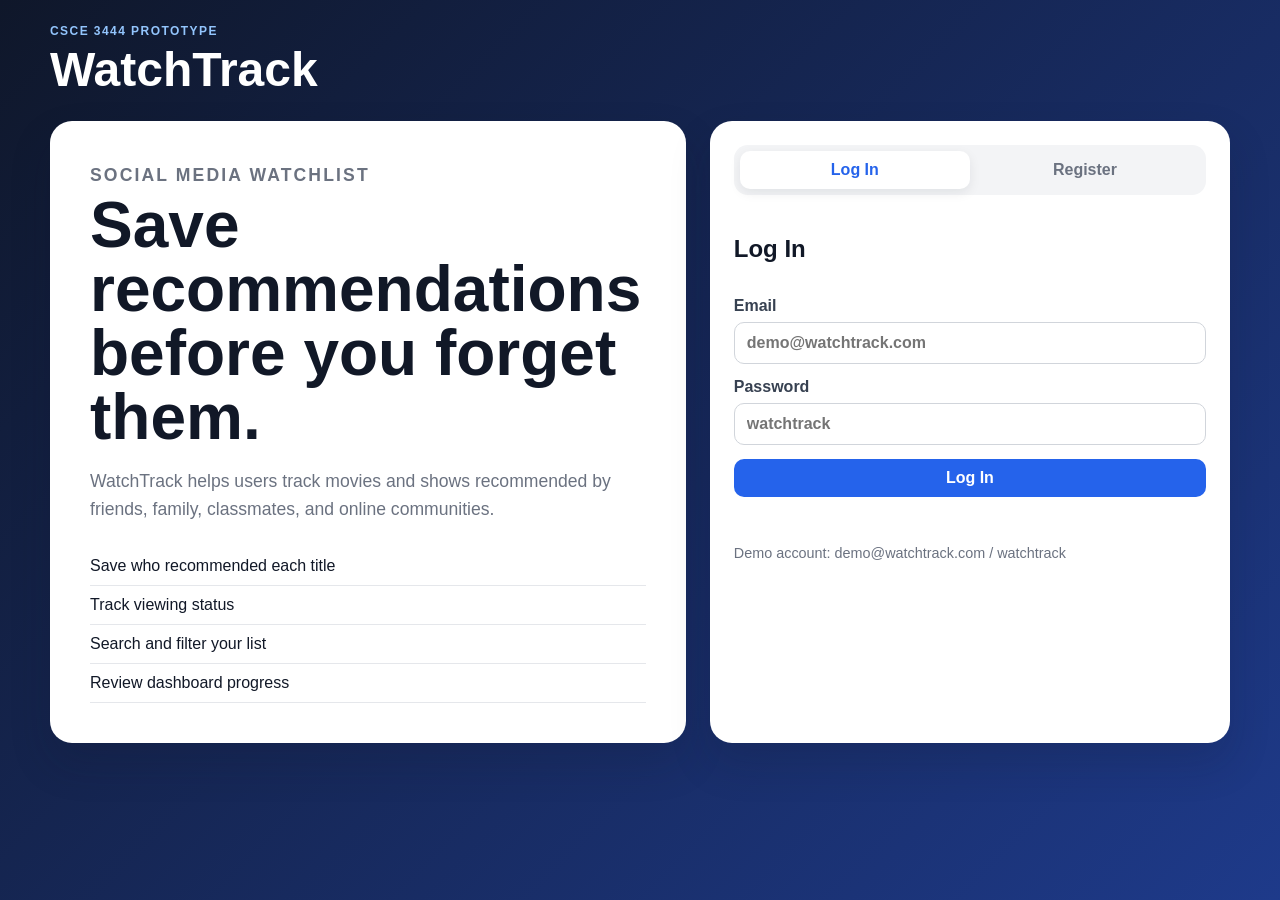
==== index.html @ aa534974 "Add files via upload" ====
<!DOCTYPE html>
<html lang="en">
<head>
  <meta charset="UTF-8" />
  <meta name="viewport" content="width=device-width, initial-scale=1.0" />
  <title>WatchTrack Prototype</title>
  <link rel="stylesheet" href="css/styles.css" />
</head>
<body>
  <div class="page-shell">
    <header class="topbar">
      <div>
        <p class="eyebrow">CSCE 3444 Prototype</p>
        <h1>WatchTrack</h1>
      </div>
      <nav id="app-nav" class="nav hidden" aria-label="Main navigation">
        <button type="button" data-section="dashboard-section" class="nav-link active">Dashboard</button>
        <button type="button" data-section="add-section" class="nav-link">Add Recommendation</button>
        <button type="button" data-section="watchlist-section" class="nav-link">Watchlist</button>
        <button type="button" id="logout-btn" class="secondary-btn">Log Out</button>
      </nav>
    </header>

    <main>
      <section id="auth-section" class="auth-layout">
        <div class="hero-card">
          <p class="eyebrow">Social media watchlist</p>
          <h2>Save recommendations before you forget them.</h2>
          <p>
            WatchTrack helps users track movies and shows recommended by friends,
            family, classmates, and online communities.
          </p>
          <ul class="feature-list">
            <li>Save who recommended each title</li>
            <li>Track viewing status</li>
            <li>Search and filter your list</li>
            <li>Review dashboard progress</li>
          </ul>
        </div>

        <div class="auth-card">
          <div class="tabs" role="tablist">
            <button id="login-tab" type="button" class="tab active" data-auth-tab="login">Log In</button>
            <button id="register-tab" type="button" class="tab" data-auth-tab="register">Register</button>
          </div>

          <form id="login-form" class="auth-form">
            <h2>Log In</h2>
            <label>
              Email
              <input type="email" id="login-email" placeholder="demo@watchtrack.com" required />
            </label>
            <label>
              Password
              <input type="password" id="login-password" placeholder="watchtrack" required />
            </label>
            <button type="submit" class="primary-btn full-width">Log In</button>
            <p id="login-message" class="message" aria-live="polite"></p>
            <p class="hint">Demo account: demo@watchtrack.com / watchtrack</p>
          </form>

          <form id="register-form" class="auth-form hidden">
            <h2>Create Account</h2>
            <label>
              Name
              <input type="text" id="register-name" placeholder="Zion Welsh" required />
            </label>
            <label>
              Email
              <input type="email" id="register-email" placeholder="name@example.com" required />
            </label>
            <label>
              Password
              <input type="password" id="register-password" placeholder="At least 6 characters" minlength="6" required />
            </label>
            <button type="submit" class="primary-btn full-width">Register</button>
            <p id="register-message" class="message" aria-live="polite"></p>
          </form>
        </div>
      </section>

      <section id="app-section" class="hidden">
        <section id="dashboard-section" class="app-panel">
          <div class="section-header">
            <div>
              <p class="eyebrow">Dashboard</p>
              <h2 id="welcome-heading">Welcome</h2>
            </div>
            <button type="button" id="load-demo-btn" class="secondary-btn">Load Demo Data</button>
          </div>

          <div class="stat-grid" aria-label="Dashboard statistics">
            <article class="stat-card">
              <span id="total-count">0</span>
              <p>Total Saved</p>
            </article>
            <article class="stat-card">
              <span id="plan-count">0</span>
              <p>Plan to Watch</p>
            </article>
            <article class="stat-card">
              <span id="watching-count">0</span>
              <p>Watching</p>
            </article>
            <article class="stat-card">
              <span id="completed-count">0</span>
              <p>Completed</p>
            </article>
          </div>

          <div class="two-column">
            <article class="panel-card">
              <h3>Prototype Progress</h3>
              <ul class="status-list">
                <li><span class="dot done"></span> Register, login, and logout prototype</li>
                <li><span class="dot done"></span> Add and display media recommendations</li>
                <li><span class="dot done"></span> Search and filter saved entries</li>
                <li><span class="dot progress"></span> Backend security and database integration pending</li>
              </ul>
            </article>

            <article class="panel-card">
              <h3>Recent Recommendations</h3>
              <div id="recent-list" class="recent-list"></div>
            </article>
          </div>
        </section>

        <section id="add-section" class="app-panel hidden">
          <div class="section-header">
            <div>
              <p class="eyebrow">Recommendation Form</p>
              <h2 id="form-title">Add a Movie or Show</h2>
            </div>
          </div>

          <form id="recommendation-form" class="recommendation-form">
            <input type="hidden" id="edit-id" />

            <label>
              Title
              <input type="text" id="media-title" placeholder="The Last of Us" required />
            </label>

            <label>
              Type
              <select id="media-type">
                <option>Movie</option>
                <option>TV Show</option>
                <option>Anime</option>
                <option>Documentary</option>
              </select>
            </label>

            <label>
              Genre
              <input type="text" id="media-genre" placeholder="Drama" />
            </label>

            <label>
              Platform
              <input type="text" id="media-platform" placeholder="Netflix, Hulu, Max, etc." />
            </label>

            <label>
              Recommended By
              <input type="text" id="media-recommender" placeholder="Friend, classmate, social media, etc." />
            </label>

            <label>
              Status
              <select id="media-status">
                <option>Recommended</option>
                <option>Plan to Watch</option>
                <option>Watching</option>
                <option>Completed</option>
                <option>Dropped</option>
              </select>
            </label>

            <label>
              Rating
              <select id="media-rating">
                <option value="">Not rated yet</option>
                <option>1</option>
                <option>2</option>
                <option>3</option>
                <option>4</option>
                <option>5</option>
              </select>
            </label>

            <label class="full-span">
              Notes
              <textarea id="media-notes" placeholder="Why was this recommended?"></textarea>
            </label>

            <div class="form-actions full-span">
              <button type="submit" class="primary-btn">Save Recommendation</button>
              <button type="button" id="cancel-edit-btn" class="secondary-btn hidden">Cancel Edit</button>
            </div>
            <p id="form-message" class="message full-span" aria-live="polite"></p>
          </form>
        </section>

        <section id="watchlist-section" class="app-panel hidden">
          <div class="section-header">
            <div>
              <p class="eyebrow">Watchlist</p>
              <h2>Saved Recommendations</h2>
            </div>
            <p id="result-count" class="result-count">0 results</p>
          </div>

          <div class="filters panel-card">
            <label>
              Search Title
              <input type="search" id="search-input" placeholder="Search by title..." />
            </label>

            <label>
              Status
              <select id="status-filter">
                <option value="">All statuses</option>
                <option>Recommended</option>
                <option>Plan to Watch</option>
                <option>Watching</option>
                <option>Completed</option>
                <option>Dropped</option>
              </select>
            </label>

            <label>
              Genre
              <input type="text" id="genre-filter" placeholder="Any genre" />
            </label>

            <label>
              Platform
              <input type="text" id="platform-filter" placeholder="Any platform" />
            </label>

            <button type="button" id="clear-filters-btn" class="secondary-btn">Clear Filters</button>
          </div>

          <div class="table-wrapper">
            <table>
              <thead>
                <tr>
                  <th>Title</th>
                  <th>Type</th>
                  <th>Genre</th>
                  <th>Platform</th>
                  <th>Recommended By</th>
                  <th>Status</th>
                  <th>Rating</th>
                  <th>Actions</th>
                </tr>
              </thead>
              <tbody id="watchlist-body"></tbody>
            </table>
          </div>

          <div id="empty-state" class="empty-state hidden">
            <h3>No recommendations found</h3>
            <p>Add a title or clear filters to see more results.</p>
          </div>
        </section>
      </section>
    </main>
  </div>

  <script src="js/storage.js"></script>
  <script src="js/auth.js"></script>
  <script src="js/watchlist.js"></script>
  <script src="js/filters.js"></script>
  <script src="js/dashboard.js"></script>
  <script src="js/app.js"></script>
</body>
</html>
---- css/styles.css ----
* {
  box-sizing: border-box;
}

:root {
  --background: #0f172a;
  --surface: #111827;
  --surface-light: #1f2937;
  --card: #ffffff;
  --text: #111827;
  --muted: #6b7280;
  --primary: #2563eb;
  --primary-dark: #1d4ed8;
  --accent: #22c55e;
  --warning: #f59e0b;
  --danger: #dc2626;
  --border: #e5e7eb;
  --shadow: 0 20px 40px rgba(15, 23, 42, 0.18);
}

body {
  margin: 0;
  font-family: Arial, Helvetica, sans-serif;
  background: linear-gradient(135deg, #0f172a 0%, #1e3a8a 100%);
  color: var(--text);
  min-height: 100vh;
}

button,
input,
select,
textarea {
  font: inherit;
}

button {
  cursor: pointer;
}

.page-shell {
  width: min(1180px, calc(100% - 32px));
  margin: 0 auto;
  padding: 24px 0 48px;
}

.topbar {
  display: flex;
  justify-content: space-between;
  gap: 16px;
  align-items: center;
  margin-bottom: 24px;
  color: white;
}

.topbar h1 {
  margin: 0;
  font-size: clamp(2rem, 4vw, 3rem);
}

.eyebrow {
  margin: 0 0 4px;
  text-transform: uppercase;
  letter-spacing: 0.12em;
  font-weight: 700;
  font-size: 0.75rem;
  color: #93c5fd;
}

.nav {
  display: flex;
  flex-wrap: wrap;
  gap: 10px;
}

.nav-link,
.primary-btn,
.secondary-btn,
.danger-btn {
  border: 0;
  border-radius: 10px;
  padding: 10px 14px;
  font-weight: 700;
}

.nav-link {
  background: rgba(255, 255, 255, 0.14);
  color: white;
}

.nav-link.active,
.primary-btn {
  background: var(--primary);
  color: white;
}

.primary-btn:hover {
  background: var(--primary-dark);
}

.secondary-btn {
  background: #e5e7eb;
  color: #111827;
}

.danger-btn {
  background: #fee2e2;
  color: var(--danger);
}

.full-width {
  width: 100%;
}

.hidden {
  display: none !important;
}

.auth-layout {
  display: grid;
  grid-template-columns: 1.1fr 0.9fr;
  gap: 24px;
}

.hero-card,
.auth-card,
.app-panel,
.panel-card {
  background: var(--card);
  border-radius: 22px;
  box-shadow: var(--shadow);
}

.hero-card {
  padding: 40px;
}

.hero-card h2 {
  margin: 0 0 16px;
  font-size: clamp(2rem, 5vw, 4rem);
  line-height: 1;
}

.hero-card p {
  color: var(--muted);
  font-size: 1.1rem;
  line-height: 1.6;
}

.feature-list,
.status-list {
  list-style: none;
  padding: 0;
  margin: 24px 0 0;
}

.feature-list li,
.status-list li {
  padding: 10px 0;
  border-bottom: 1px solid var(--border);
}

.auth-card {
  padding: 24px;
}

.tabs {
  display: grid;
  grid-template-columns: 1fr 1fr;
  background: #f3f4f6;
  border-radius: 14px;
  padding: 6px;
  margin-bottom: 20px;
}

.tab {
  border: 0;
  background: transparent;
  border-radius: 10px;
  padding: 10px;
  font-weight: 700;
  color: var(--muted);
}

.tab.active {
  background: white;
  color: var(--primary);
  box-shadow: 0 4px 12px rgba(15, 23, 42, 0.08);
}

.auth-form,
.recommendation-form,
.filters {
  display: grid;
  gap: 14px;
}

label {
  display: grid;
  gap: 7px;
  color: #374151;
  font-weight: 700;
}

input,
select,
textarea {
  width: 100%;
  border: 1px solid #d1d5db;
  border-radius: 10px;
  padding: 11px 12px;
  background: white;
}

textarea {
  min-height: 96px;
  resize: vertical;
}

.message {
  min-height: 20px;
  margin: 0;
  font-weight: 700;
}

.message.success {
  color: #15803d;
}

.message.error {
  color: var(--danger);
}

.hint {
  color: var(--muted);
  font-size: 0.9rem;
  margin: 0;
}

.app-panel {
  padding: 28px;
}

.section-header {
  display: flex;
  justify-content: space-between;
  gap: 16px;
  align-items: start;
  margin-bottom: 22px;
}

.section-header h2 {
  margin: 0;
  font-size: 2rem;
}

.stat-grid {
  display: grid;
  grid-template-columns: repeat(4, 1fr);
  gap: 16px;
}

.stat-card {
  border-radius: 18px;
  background: #f8fafc;
  border: 1px solid var(--border);
  padding: 18px;
}

.stat-card span {
  display: block;
  color: var(--primary);
  font-size: 2.3rem;
  font-weight: 800;
}

.stat-card p {
  margin: 6px 0 0;
  color: var(--muted);
  font-weight: 700;
}

.two-column {
  display: grid;
  grid-template-columns: 1fr 1fr;
  gap: 18px;
  margin-top: 18px;
}

.panel-card {
  padding: 20px;
  box-shadow: none;
  border: 1px solid var(--border);
}

.panel-card h3 {
  margin-top: 0;
}

.dot {
  display: inline-block;
  width: 11px;
  height: 11px;
  border-radius: 999px;
  margin-right: 8px;
}

.dot.done {
  background: var(--accent);
}

.dot.progress {
  background: var(--warning);
}

.recent-list {
  display: grid;
  gap: 10px;
}

.recent-item {
  background: #f8fafc;
  border: 1px solid var(--border);
  border-radius: 12px;
  padding: 12px;
}

.recent-item strong {
  display: block;
}

.recommendation-form {
  grid-template-columns: repeat(2, 1fr);
}

.full-span {
  grid-column: 1 / -1;
}

.form-actions {
  display: flex;
  gap: 10px;
  flex-wrap: wrap;
}

.filters {
  grid-template-columns: 1.2fr 1fr 1fr 1fr auto;
  align-items: end;
  margin-bottom: 18px;
}

.result-count {
  font-weight: 700;
  color: var(--muted);
}

.table-wrapper {
  overflow-x: auto;
  border: 1px solid var(--border);
  border-radius: 16px;
}

table {
  width: 100%;
  border-collapse: collapse;
  background: white;
  min-width: 900px;
}

th,
td {
  text-align: left;
  border-bottom: 1px solid var(--border);
  padding: 12px;
  vertical-align: top;
}

th {
  background: #f9fafb;
  color: #374151;
  font-size: 0.9rem;
}

td.actions {
  white-space: nowrap;
}

.status-select {
  min-width: 140px;
}

.empty-state {
  text-align: center;
  border: 2px dashed #cbd5e1;
  border-radius: 18px;
  padding: 32px;
  color: var(--muted);
}

.badge {
  display: inline-block;
  border-radius: 999px;
  padding: 4px 8px;
  background: #dbeafe;
  color: #1e40af;
  font-size: 0.8rem;
  font-weight: 700;
}

@media (max-width: 900px) {
  .auth-layout,
  .two-column,
  .recommendation-form,
  .filters,
  .stat-grid {
    grid-template-columns: 1fr;
  }

  .topbar {
    align-items: flex-start;
    flex-direction: column;
  }

  .section-header {
    flex-direction: column;
  }
}
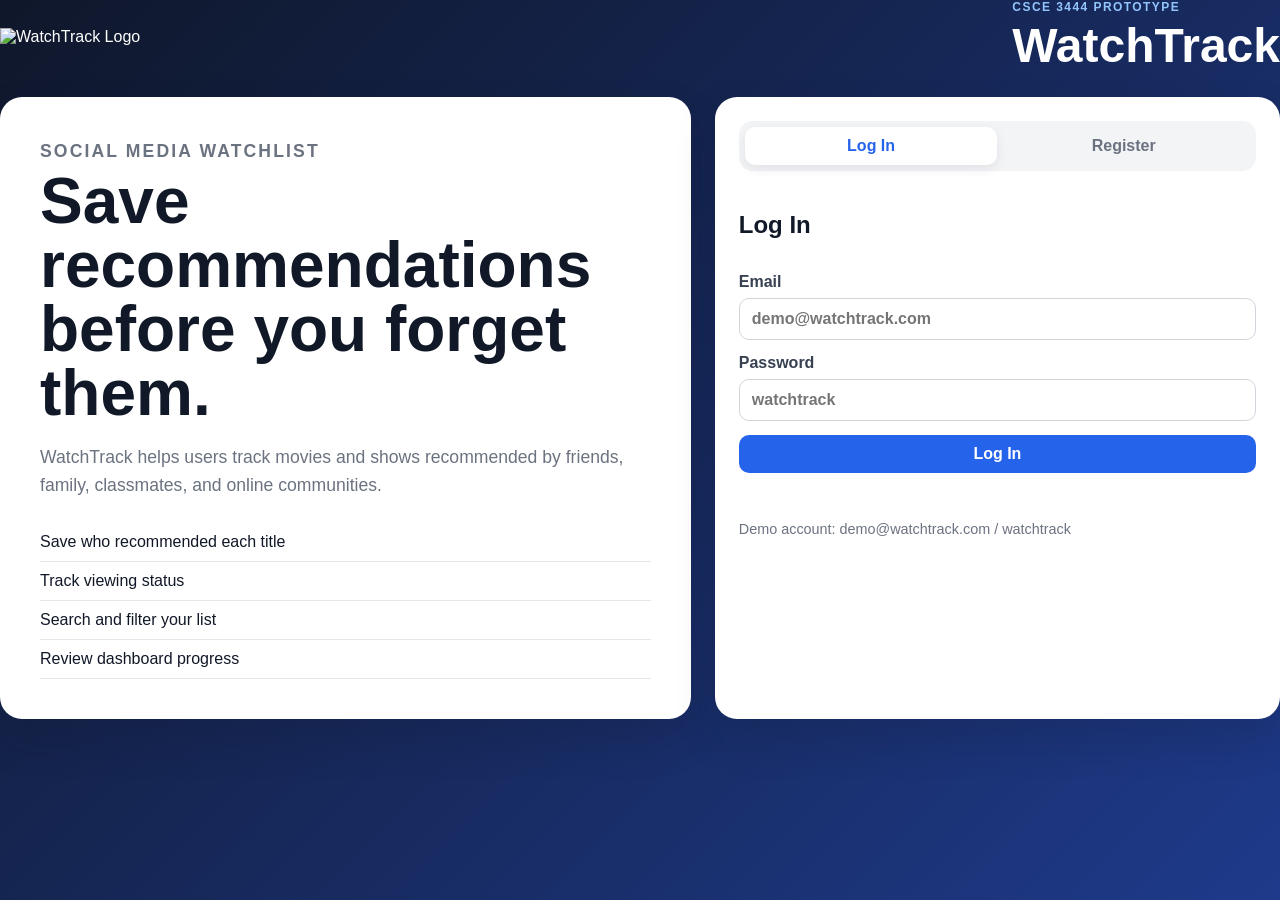
==== commit 326d1a86: "Refactor header and logo section in index.html Edited HTML file with logo addition" ====
--- a/index.html
+++ b/index.html
@@ -7,13 +7,21 @@
   <link rel="stylesheet" href="css/styles.css" />
 </head>
 <body>
-  <div class="page-shell">
-    <header class="topbar">
-      <div>
+  <header class="topbar">
+
+    <div class="watchtrack-logo-container">
+        <img
+            src="assets/watchtrack-logo.png"
+            alt="WatchTrack Logo"
+            class="watchtrack-logo">
+    </div>
+
+    <div>
         <p class="eyebrow">CSCE 3444 Prototype</p>
         <h1>WatchTrack</h1>
-      </div>
-      <nav id="app-nav" class="nav hidden" aria-label="Main navigation">
+    </div>
+
+    <nav id="app-nav" class="nav hidden" aria-label="Main navigation">
         <button type="button" data-section="dashboard-section" class="nav-link active">Dashboard</button>
         <button type="button" data-section="add-section" class="nav-link">Add Recommendation</button>
         <button type="button" data-section="watchlist-section" class="nav-link">Watchlist</button>
--- a/css/styles.css
+++ b/css/styles.css
@@ -423,4 +423,22 @@
   .section-header {
     flex-direction: column;
   }
-}
+  /* ==========================================
+   WatchTrack Branding
+   ========================================== */
+
+.watchtrack-logo-container {
+  display: flex;
+  justify-content: center;
+  align-items: center;
+  width: 100%;
+  margin-bottom: 16px;
+}
+
+.watchtrack-logo {
+  display: block;
+  width: 200px;
+  max-width: 100%;
+  height: auto;
+}
+}
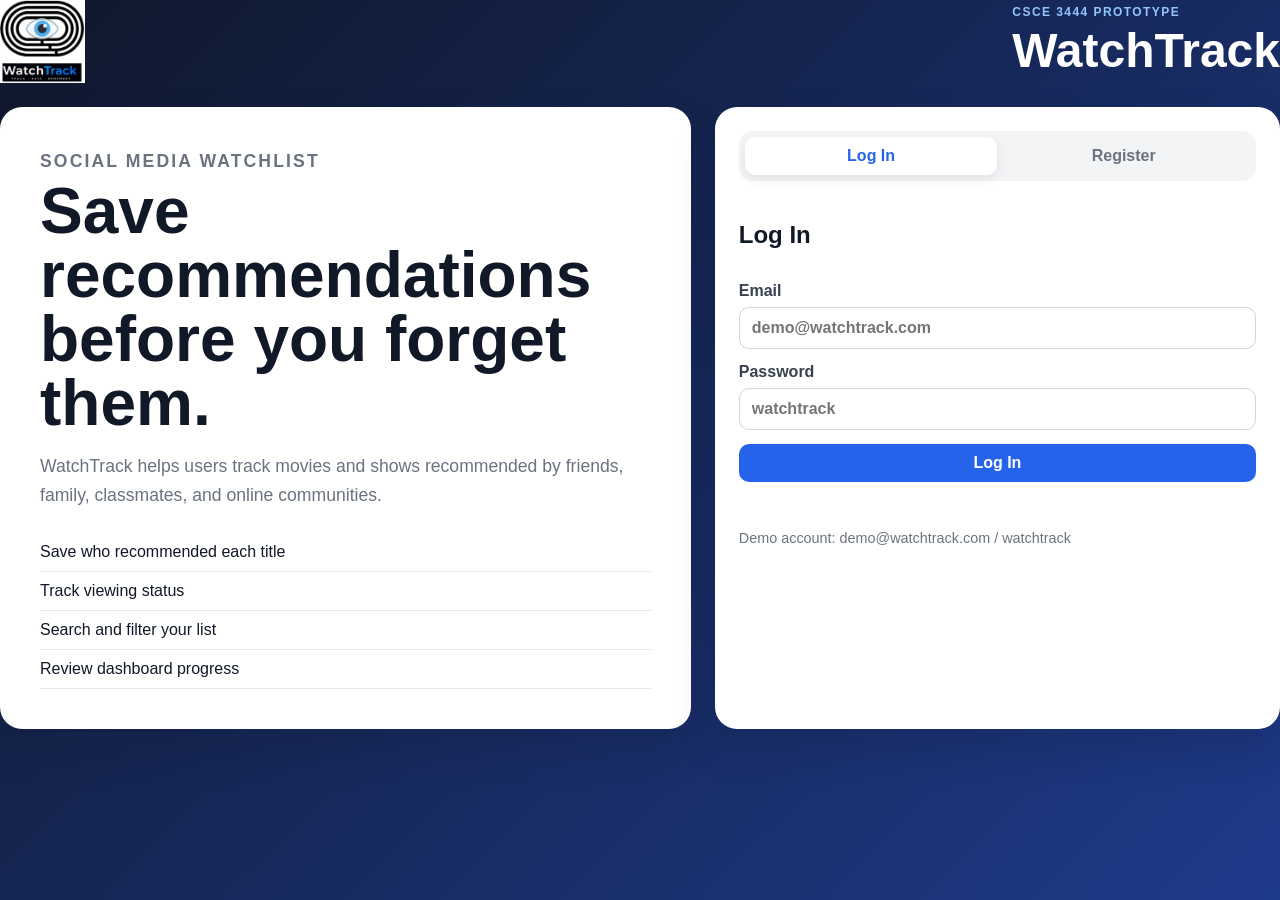
==== commit 1d701c64: "Finalize WatchTrack application for presentation" ====
--- a/index.html
+++ b/index.html
@@ -1,281 +1,306 @@
 <!DOCTYPE html>
 <html lang="en">
+
 <head>
   <meta charset="UTF-8" />
   <meta name="viewport" content="width=device-width, initial-scale=1.0" />
   <title>WatchTrack Prototype</title>
   <link rel="stylesheet" href="css/styles.css" />
 </head>
+
 <body>
   <header class="topbar">
 
     <div class="watchtrack-logo-container">
-        <img
-            src="assets/watchtrack-logo.png"
-            alt="WatchTrack Logo"
-            class="watchtrack-logo">
+      <img src="assets/watchtrack-logo.png" alt="WatchTrack Logo" class="watchtrack-logo">
     </div>
 
     <div>
-        <p class="eyebrow">CSCE 3444 Prototype</p>
-        <h1>WatchTrack</h1>
+      <p class="eyebrow">CSCE 3444 Prototype</p>
+      <h1>WatchTrack</h1>
     </div>
 
     <nav id="app-nav" class="nav hidden" aria-label="Main navigation">
-        <button type="button" data-section="dashboard-section" class="nav-link active">Dashboard</button>
-        <button type="button" data-section="add-section" class="nav-link">Add Recommendation</button>
-        <button type="button" data-section="watchlist-section" class="nav-link">Watchlist</button>
-        <button type="button" id="logout-btn" class="secondary-btn">Log Out</button>
-      </nav>
-    </header>
-
-    <main>
-      <section id="auth-section" class="auth-layout">
-        <div class="hero-card">
-          <p class="eyebrow">Social media watchlist</p>
-          <h2>Save recommendations before you forget them.</h2>
-          <p>
-            WatchTrack helps users track movies and shows recommended by friends,
-            family, classmates, and online communities.
-          </p>
-          <ul class="feature-list">
-            <li>Save who recommended each title</li>
-            <li>Track viewing status</li>
-            <li>Search and filter your list</li>
-            <li>Review dashboard progress</li>
-          </ul>
-        </div>
-
-        <div class="auth-card">
-          <div class="tabs" role="tablist">
-            <button id="login-tab" type="button" class="tab active" data-auth-tab="login">Log In</button>
-            <button id="register-tab" type="button" class="tab" data-auth-tab="register">Register</button>
+      <button type="button" data-section="dashboard-section" class="nav-link active">Dashboard</button>
+      <button type="button" data-section="add-section" class="nav-link">Add Recommendation</button>
+      <button type="button" data-section="watchlist-section" class="nav-link">Watchlist</button>
+      <button type="button" id="logout-btn" class="secondary-btn">Log Out</button>
+    </nav>
+  </header>
+
+  <main>
+    <section id="auth-section" class="auth-layout">
+      <div class="hero-card">
+        <p class="eyebrow">Social media watchlist</p>
+        <h2>Save recommendations before you forget them.</h2>
+        <p>
+          WatchTrack helps users track movies and shows recommended by friends,
+          family, classmates, and online communities.
+        </p>
+        <ul class="feature-list">
+          <li>Save who recommended each title</li>
+          <li>Track viewing status</li>
+          <li>Search and filter your list</li>
+          <li>Review dashboard progress</li>
+        </ul>
+      </div>
+
+      <div class="auth-card">
+        <div class="tabs" role="tablist">
+          <button id="login-tab" type="button" class="tab active" data-auth-tab="login">Log In</button>
+          <button id="register-tab" type="button" class="tab" data-auth-tab="register">Register</button>
+        </div>
+
+        <form id="login-form" class="auth-form">
+          <h2>Log In</h2>
+          <label>
+            Email
+            <input type="email" id="login-email" placeholder="demo@watchtrack.com" required />
+          </label>
+          <label>
+            Password
+            <input type="password" id="login-password" placeholder="watchtrack" required />
+          </label>
+          <button type="submit" class="primary-btn full-width">Log In</button>
+          <p id="login-message" class="message" aria-live="polite"></p>
+          <p class="hint">Demo account: demo@watchtrack.com / watchtrack</p>
+        </form>
+
+        <form id="register-form" class="auth-form hidden">
+          <h2>Create Account</h2>
+          <label>
+            Name
+            <input type="text" id="register-name" placeholder="Zion Welsh" required />
+          </label>
+          <label>
+            Email
+            <input type="email" id="register-email" placeholder="name@example.com" required />
+          </label>
+          <label>
+            Password
+            <input type="password" id="register-password" placeholder="At least 6 characters" minlength="6" required />
+          </label>
+          <button type="submit" class="primary-btn full-width">Register</button>
+          <p id="register-message" class="message" aria-live="polite"></p>
+        </form>
+      </div>
+    </section>
+
+    <section id="app-section" class="hidden">
+      <section id="dashboard-section" class="app-panel">
+        <div class="section-header">
+          <div>
+            <p class="eyebrow">Dashboard</p>
+            <h2 id="welcome-heading">Welcome</h2>
           </div>
-
-          <form id="login-form" class="auth-form">
-            <h2>Log In</h2>
-            <label>
-              Email
-              <input type="email" id="login-email" placeholder="demo@watchtrack.com" required />
-            </label>
-            <label>
-              Password
-              <input type="password" id="login-password" placeholder="watchtrack" required />
-            </label>
-            <button type="submit" class="primary-btn full-width">Log In</button>
-            <p id="login-message" class="message" aria-live="polite"></p>
-            <p class="hint">Demo account: demo@watchtrack.com / watchtrack</p>
-          </form>
-
-          <form id="register-form" class="auth-form hidden">
-            <h2>Create Account</h2>
-            <label>
-              Name
-              <input type="text" id="register-name" placeholder="Zion Welsh" required />
-            </label>
-            <label>
-              Email
-              <input type="email" id="register-email" placeholder="name@example.com" required />
-            </label>
-            <label>
-              Password
-              <input type="password" id="register-password" placeholder="At least 6 characters" minlength="6" required />
-            </label>
-            <button type="submit" class="primary-btn full-width">Register</button>
-            <p id="register-message" class="message" aria-live="polite"></p>
-          </form>
+          <button type="button" id="load-demo-btn" class="secondary-btn">Load Demo Data</button>
+        </div>
+
+        <div class="stat-grid" aria-label="Dashboard statistics">
+          <article class="stat-card">
+            <span id="total-count">0</span>
+            <p>Total Saved</p>
+          </article>
+          <article class="stat-card">
+            <span id="plan-count">0</span>
+            <p>Plan to Watch</p>
+          </article>
+          <article class="stat-card">
+            <span id="watching-count">0</span>
+            <p>Watching</p>
+          </article>
+          <article class="stat-card">
+            <span id="completed-count">0</span>
+            <p>Completed</p>
+          </article>
+        </div>
+
+        <div class="two-column">
+          <article class="panel-card">
+            <h3>Application Status</h3>
+            <ul class="status-list">
+              <li><span class="dot done"></span> Register, login, and logout prototype</li>
+              <li><span class="dot done"></span> Add and display media recommendations</li>
+              <li><span class="dot done"></span> Search and filter saved entries</li>
+              <li><span class="dot progress"></span> Future improvement: secure backend authentication and cloud
+                database</li>
+            </ul>
+          </article>
+
+          <article class="panel-card">
+            <h3>Recent Recommendations</h3>
+            <div id="recent-list" class="recent-list"></div>
+          </article>
         </div>
       </section>
 
-      <section id="app-section" class="hidden">
-        <section id="dashboard-section" class="app-panel">
-          <div class="section-header">
-            <div>
-              <p class="eyebrow">Dashboard</p>
-              <h2 id="welcome-heading">Welcome</h2>
-            </div>
-            <button type="button" id="load-demo-btn" class="secondary-btn">Load Demo Data</button>
+      <section id="add-section" class="app-panel hidden">
+        <div class="section-header">
+          <div>
+            <p class="eyebrow">Recommendation Form</p>
+            <h2 id="form-title">Add a Movie or Show</h2>
           </div>
-
-          <div class="stat-grid" aria-label="Dashboard statistics">
-            <article class="stat-card">
-              <span id="total-count">0</span>
-              <p>Total Saved</p>
-            </article>
-            <article class="stat-card">
-              <span id="plan-count">0</span>
-              <p>Plan to Watch</p>
-            </article>
-            <article class="stat-card">
-              <span id="watching-count">0</span>
-              <p>Watching</p>
-            </article>
-            <article class="stat-card">
-              <span id="completed-count">0</span>
-              <p>Completed</p>
-            </article>
+        </div>
+
+        <form id="recommendation-form" class="recommendation-form">
+          <input type="hidden" id="edit-id" />
+
+          <label>
+            Title
+            <input type="text" id="media-title" placeholder="The Last of Us" required />
+          </label>
+
+          <label>
+            Type
+            <select id="media-type">
+              <option>Movie</option>
+              <option>TV Show</option>
+              <option>Anime</option>
+              <option>Documentary</option>
+            </select>
+          </label>
+
+          <label>
+            Genre
+            <input type="text" id="media-genre" placeholder="Drama" />
+          </label>
+
+          <label>
+            Platform
+            <input type="text" id="media-platform" placeholder="Netflix, Hulu, Max, etc." />
+          </label>
+
+          <label>
+            Recommended By
+            <input type="text" id="media-recommender" placeholder="Friend, classmate, social media, etc." />
+          </label>
+
+          <label>
+            Status
+            <select id="media-status">
+              <option>Recommended</option>
+              <option>Plan to Watch</option>
+              <option>Watching</option>
+              <option>Completed</option>
+              <option>Dropped</option>
+            </select>
+          </label>
+
+          <label>
+            Rating
+            <select id="media-rating">
+              <option value="">Not rated yet</option>
+              <option>1</option>
+              <option>2</option>
+              <option>3</option>
+              <option>4</option>
+              <option>5</option>
+            </select>
+          </label>
+
+          <label class="full-span">
+            Notes
+            <textarea id="media-notes" placeholder="Why was this recommended?"></textarea>
+          </label>
+
+          <div class="form-actions full-span">
+            <button type="submit" class="primary-btn">Save Recommendation</button>
+            <button type="button" id="cancel-edit-btn" class="secondary-btn hidden">Cancel Edit</button>
           </div>
-
-          <div class="two-column">
-            <article class="panel-card">
-              <h3>Prototype Progress</h3>
-              <ul class="status-list">
-                <li><span class="dot done"></span> Register, login, and logout prototype</li>
-                <li><span class="dot done"></span> Add and display media recommendations</li>
-                <li><span class="dot done"></span> Search and filter saved entries</li>
-                <li><span class="dot progress"></span> Backend security and database integration pending</li>
-              </ul>
-            </article>
-
-            <article class="panel-card">
-              <h3>Recent Recommendations</h3>
-              <div id="recent-list" class="recent-list"></div>
-            </article>
+          <p id="form-message" class="message full-span" aria-live="polite"></p>
+        </form>
+      </section>
+
+      <section id="watchlist-section" class="app-panel hidden">
+        <div class="section-header">
+          <div>
+            <p class="eyebrow">Watchlist</p>
+            <h2>Saved Recommendations</h2>
           </div>
-        </section>
-
-        <section id="add-section" class="app-panel hidden">
-          <div class="section-header">
-            <div>
-              <p class="eyebrow">Recommendation Form</p>
-              <h2 id="form-title">Add a Movie or Show</h2>
-            </div>
-          </div>
-
-          <form id="recommendation-form" class="recommendation-form">
-            <input type="hidden" id="edit-id" />
-
-            <label>
-              Title
-              <input type="text" id="media-title" placeholder="The Last of Us" required />
-            </label>
-
-            <label>
-              Type
-              <select id="media-type">
-                <option>Movie</option>
-                <option>TV Show</option>
-                <option>Anime</option>
-                <option>Documentary</option>
-              </select>
-            </label>
-
-            <label>
-              Genre
-              <input type="text" id="media-genre" placeholder="Drama" />
-            </label>
-
-            <label>
-              Platform
-              <input type="text" id="media-platform" placeholder="Netflix, Hulu, Max, etc." />
-            </label>
-
-            <label>
-              Recommended By
-              <input type="text" id="media-recommender" placeholder="Friend, classmate, social media, etc." />
-            </label>
-
-            <label>
-              Status
-              <select id="media-status">
-                <option>Recommended</option>
-                <option>Plan to Watch</option>
-                <option>Watching</option>
-                <option>Completed</option>
-                <option>Dropped</option>
-              </select>
-            </label>
-
-            <label>
-              Rating
-              <select id="media-rating">
-                <option value="">Not rated yet</option>
-                <option>1</option>
-                <option>2</option>
-                <option>3</option>
-                <option>4</option>
-                <option>5</option>
-              </select>
-            </label>
-
-            <label class="full-span">
-              Notes
-              <textarea id="media-notes" placeholder="Why was this recommended?"></textarea>
-            </label>
-
-            <div class="form-actions full-span">
-              <button type="submit" class="primary-btn">Save Recommendation</button>
-              <button type="button" id="cancel-edit-btn" class="secondary-btn hidden">Cancel Edit</button>
-            </div>
-            <p id="form-message" class="message full-span" aria-live="polite"></p>
-          </form>
-        </section>
-
-        <section id="watchlist-section" class="app-panel hidden">
-          <div class="section-header">
-            <div>
-              <p class="eyebrow">Watchlist</p>
-              <h2>Saved Recommendations</h2>
-            </div>
-            <p id="result-count" class="result-count">0 results</p>
-          </div>
-
-          <div class="filters panel-card">
-            <label>
-              Search Title
-              <input type="search" id="search-input" placeholder="Search by title..." />
-            </label>
-
-            <label>
-              Status
-              <select id="status-filter">
-                <option value="">All statuses</option>
-                <option>Recommended</option>
-                <option>Plan to Watch</option>
-                <option>Watching</option>
-                <option>Completed</option>
-                <option>Dropped</option>
-              </select>
-            </label>
-
-            <label>
-              Genre
-              <input type="text" id="genre-filter" placeholder="Any genre" />
-            </label>
-
-            <label>
-              Platform
-              <input type="text" id="platform-filter" placeholder="Any platform" />
-            </label>
-
-            <button type="button" id="clear-filters-btn" class="secondary-btn">Clear Filters</button>
-          </div>
-
-          <div class="table-wrapper">
-            <table>
-              <thead>
-                <tr>
-                  <th>Title</th>
-                  <th>Type</th>
-                  <th>Genre</th>
-                  <th>Platform</th>
-                  <th>Recommended By</th>
-                  <th>Status</th>
-                  <th>Rating</th>
-                  <th>Actions</th>
-                </tr>
-              </thead>
-              <tbody id="watchlist-body"></tbody>
-            </table>
-          </div>
-
-          <div id="empty-state" class="empty-state hidden">
-            <h3>No recommendations found</h3>
-            <p>Add a title or clear filters to see more results.</p>
-          </div>
-        </section>
+          <p id="result-count" class="result-count">0 results</p>
+        </div>
+
+        <div class="filters panel-card">
+          <label>
+            Search Title
+            <input type="search" id="search-input" placeholder="Search by title..." />
+          </label>
+
+          <label>
+            Status
+            <select id="status-filter">
+              <option value="">All statuses</option>
+              <option>Recommended</option>
+              <option>Plan to Watch</option>
+              <option>Watching</option>
+              <option>Completed</option>
+              <option>Dropped</option>
+            </select>
+          </label>
+
+          <label>
+            Genre
+            <input type="text" id="genre-filter" placeholder="Any genre" />
+          </label>
+
+          <label>
+            Platform
+            <input type="text" id="platform-filter" placeholder="Any platform" />
+          </label>
+
+          <label>
+            Rating
+            <select id="rating-filter">
+              <option value="">All ratings</option>
+              <option value="5">5 Stars</option>
+              <option value="4">4 Stars</option>
+              <option value="3">3 Stars</option>
+              <option value="2">2 Stars</option>
+              <option value="1">1 Star</option>
+            </select>
+          </label>
+
+          <label>
+            Sort
+            <select id="sort-filter">
+              <option value="newest">Recently Added</option>
+              <option value="title-asc">Title A–Z</option>
+              <option value="rating-desc">Highest Rating</option>
+            </select>
+          </label>
+
+          <button type="button" id="clear-filters-btn" class="secondary-btn">
+            Clear Filters
+          </button>
+
+
+        </div>
+
+        <div class="table-wrapper">
+          <table>
+            <thead>
+              <tr>
+                <th>Title</th>
+                <th>Type</th>
+                <th>Genre</th>
+                <th>Platform</th>
+                <th>Recommended By</th>
+                <th>Status</th>
+                <th>Rating</th>
+                <th>Actions</th>
+              </tr>
+            </thead>
+            <tbody id="watchlist-body"></tbody>
+          </table>
+        </div>
+
+        <div id="empty-state" class="empty-state hidden">
+          <h3>No recommendations found</h3>
+          <p>Add a title or clear filters to see more results.</p>
+        </div>
       </section>
-    </main>
+    </section>
+  </main>
   </div>
 
   <script src="js/storage.js"></script>
@@ -285,4 +310,5 @@
   <script src="js/dashboard.js"></script>
   <script src="js/app.js"></script>
 </body>
-</html>
+
+</html>
--- a/css/styles.css
+++ b/css/styles.css
@@ -343,9 +343,16 @@
 }
 
 .filters {
-  grid-template-columns: 1.2fr 1fr 1fr 1fr auto;
+  grid-template-columns: 1.2fr 1fr 1fr 1fr 160px auto;
   align-items: end;
   margin-bottom: 18px;
+}
+
+#clear-filters-btn {
+  width: auto;
+  min-width: 140px;
+  justify-self: start;
+  white-space: nowrap;
 }
 
 .result-count {
@@ -406,7 +413,25 @@
   font-weight: 700;
 }
 
+/* WatchTrack branding */
+.watchtrack-logo-container {
+  display: flex;
+  align-items: center;
+  justify-content: center;
+  flex: 0 0 auto;
+  width: auto;
+  margin: 0;
+}
+
+.watchtrack-logo {
+  display: block;
+  width: 85px;
+  max-width: 85px;
+  height: auto;
+}
+
 @media (max-width: 900px) {
+
   .auth-layout,
   .two-column,
   .recommendation-form,
@@ -423,22 +448,5 @@
   .section-header {
     flex-direction: column;
   }
-  /* ==========================================
-   WatchTrack Branding
-   ========================================== */
-
-.watchtrack-logo-container {
-  display: flex;
-  justify-content: center;
-  align-items: center;
-  width: 100%;
-  margin-bottom: 16px;
-}
-
-.watchtrack-logo {
-  display: block;
-  width: 200px;
-  max-width: 100%;
-  height: auto;
-}
-}
+
+}
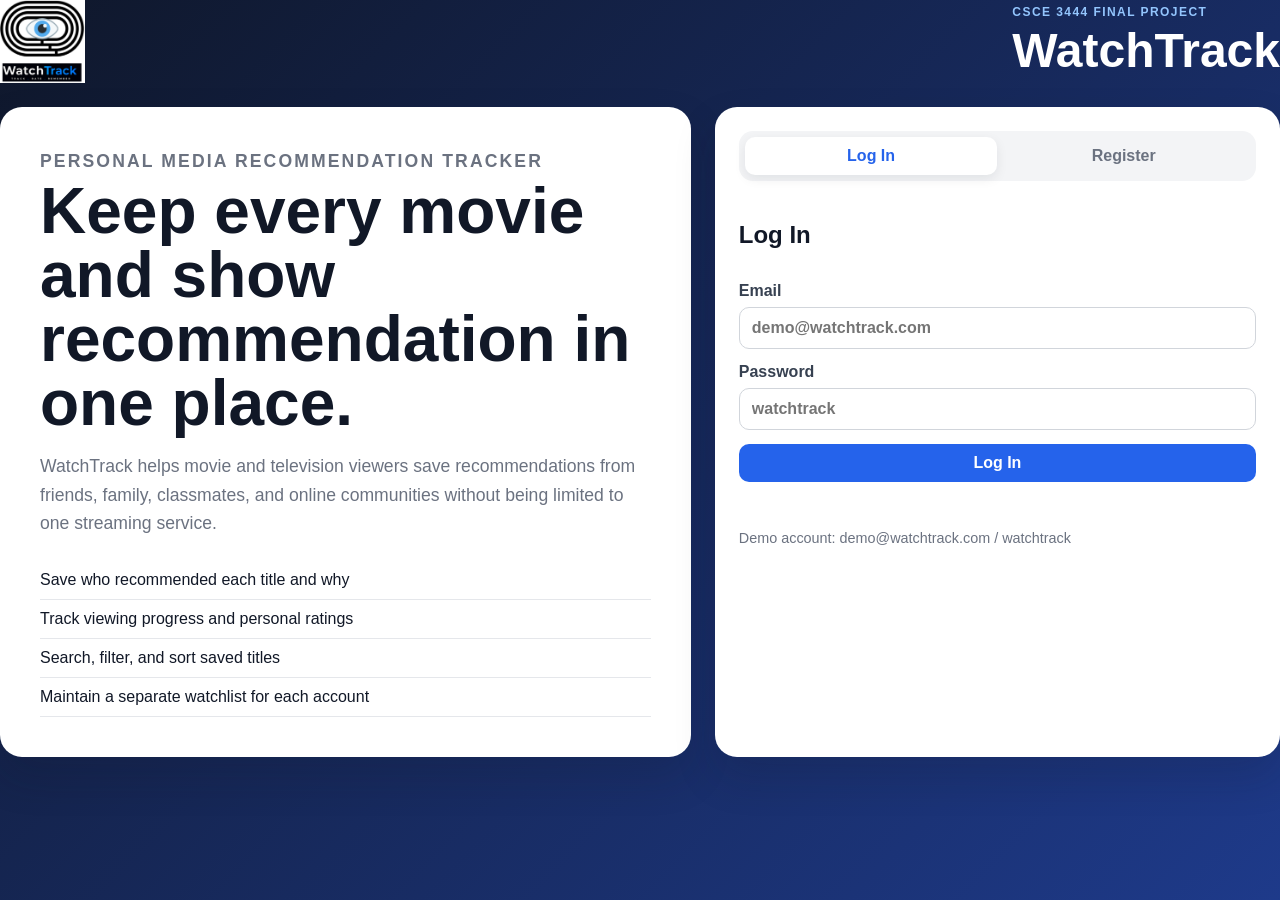
==== commit 72147bc2: "Polish final project labels and feature summary" ====
--- a/index.html
+++ b/index.html
@@ -4,84 +4,183 @@
 <head>
   <meta charset="UTF-8" />
   <meta name="viewport" content="width=device-width, initial-scale=1.0" />
-  <title>WatchTrack Prototype</title>
+  <title>WatchTrack</title>
   <link rel="stylesheet" href="css/styles.css" />
 </head>
 
 <body>
   <header class="topbar">
-
     <div class="watchtrack-logo-container">
-      <img src="assets/watchtrack-logo.png" alt="WatchTrack Logo" class="watchtrack-logo">
+      <img
+        src="assets/watchtrack-logo.png"
+        alt="WatchTrack Logo"
+        class="watchtrack-logo"
+      />
     </div>
 
     <div>
-      <p class="eyebrow">CSCE 3444 Prototype</p>
+      <p class="eyebrow">CSCE 3444 Final Project</p>
       <h1>WatchTrack</h1>
     </div>
 
     <nav id="app-nav" class="nav hidden" aria-label="Main navigation">
-      <button type="button" data-section="dashboard-section" class="nav-link active">Dashboard</button>
-      <button type="button" data-section="add-section" class="nav-link">Add Recommendation</button>
-      <button type="button" data-section="watchlist-section" class="nav-link">Watchlist</button>
-      <button type="button" id="logout-btn" class="secondary-btn">Log Out</button>
+      <button
+        type="button"
+        data-section="dashboard-section"
+        class="nav-link active"
+      >
+        Dashboard
+      </button>
+
+      <button
+        type="button"
+        data-section="add-section"
+        class="nav-link"
+      >
+        Add Recommendation
+      </button>
+
+      <button
+        type="button"
+        data-section="watchlist-section"
+        class="nav-link"
+      >
+        Watchlist
+      </button>
+
+      <button
+        type="button"
+        id="logout-btn"
+        class="secondary-btn"
+      >
+        Log Out
+      </button>
     </nav>
   </header>
 
   <main>
     <section id="auth-section" class="auth-layout">
       <div class="hero-card">
-        <p class="eyebrow">Social media watchlist</p>
-        <h2>Save recommendations before you forget them.</h2>
+        <p class="eyebrow">Personal Media Recommendation Tracker</p>
+
+        <h2>Keep every movie and show recommendation in one place.</h2>
+
         <p>
-          WatchTrack helps users track movies and shows recommended by friends,
-          family, classmates, and online communities.
+          WatchTrack helps movie and television viewers save recommendations
+          from friends, family, classmates, and online communities without
+          being limited to one streaming service.
         </p>
+
         <ul class="feature-list">
-          <li>Save who recommended each title</li>
-          <li>Track viewing status</li>
-          <li>Search and filter your list</li>
-          <li>Review dashboard progress</li>
+          <li>Save who recommended each title and why</li>
+          <li>Track viewing progress and personal ratings</li>
+          <li>Search, filter, and sort saved titles</li>
+          <li>Maintain a separate watchlist for each account</li>
         </ul>
       </div>
 
       <div class="auth-card">
         <div class="tabs" role="tablist">
-          <button id="login-tab" type="button" class="tab active" data-auth-tab="login">Log In</button>
-          <button id="register-tab" type="button" class="tab" data-auth-tab="register">Register</button>
+          <button
+            id="login-tab"
+            type="button"
+            class="tab active"
+            data-auth-tab="login"
+          >
+            Log In
+          </button>
+
+          <button
+            id="register-tab"
+            type="button"
+            class="tab"
+            data-auth-tab="register"
+          >
+            Register
+          </button>
         </div>
 
         <form id="login-form" class="auth-form">
           <h2>Log In</h2>
+
           <label>
             Email
-            <input type="email" id="login-email" placeholder="demo@watchtrack.com" required />
-          </label>
+            <input
+              type="email"
+              id="login-email"
+              placeholder="demo@watchtrack.com"
+              required
+            />
+          </label>
+
           <label>
             Password
-            <input type="password" id="login-password" placeholder="watchtrack" required />
-          </label>
-          <button type="submit" class="primary-btn full-width">Log In</button>
-          <p id="login-message" class="message" aria-live="polite"></p>
-          <p class="hint">Demo account: demo@watchtrack.com / watchtrack</p>
+            <input
+              type="password"
+              id="login-password"
+              placeholder="watchtrack"
+              required
+            />
+          </label>
+
+          <button type="submit" class="primary-btn full-width">
+            Log In
+          </button>
+
+          <p
+            id="login-message"
+            class="message"
+            aria-live="polite"
+          ></p>
+
+          <p class="hint">
+            Demo account: demo@watchtrack.com / watchtrack
+          </p>
         </form>
 
         <form id="register-form" class="auth-form hidden">
           <h2>Create Account</h2>
+
           <label>
             Name
-            <input type="text" id="register-name" placeholder="Zion Welsh" required />
-          </label>
+            <input
+              type="text"
+              id="register-name"
+              placeholder="Zion Welsh"
+              required
+            />
+          </label>
+
           <label>
             Email
-            <input type="email" id="register-email" placeholder="name@example.com" required />
-          </label>
+            <input
+              type="email"
+              id="register-email"
+              placeholder="name@example.com"
+              required
+            />
+          </label>
+
           <label>
             Password
-            <input type="password" id="register-password" placeholder="At least 6 characters" minlength="6" required />
-          </label>
-          <button type="submit" class="primary-btn full-width">Register</button>
-          <p id="register-message" class="message" aria-live="polite"></p>
+            <input
+              type="password"
+              id="register-password"
+              placeholder="At least 6 characters"
+              minlength="6"
+              required
+            />
+          </label>
+
+          <button type="submit" class="primary-btn full-width">
+            Register
+          </button>
+
+          <p
+            id="register-message"
+            class="message"
+            aria-live="polite"
+          ></p>
         </form>
       </div>
     </section>
@@ -93,7 +192,14 @@
             <p class="eyebrow">Dashboard</p>
             <h2 id="welcome-heading">Welcome</h2>
           </div>
-          <button type="button" id="load-demo-btn" class="secondary-btn">Load Demo Data</button>
+
+          <button
+            type="button"
+            id="load-demo-btn"
+            class="secondary-btn"
+          >
+            Load Demo Data
+          </button>
         </div>
 
         <div class="stat-grid" aria-label="Dashboard statistics">
@@ -101,14 +207,17 @@
             <span id="total-count">0</span>
             <p>Total Saved</p>
           </article>
+
           <article class="stat-card">
             <span id="plan-count">0</span>
             <p>Plan to Watch</p>
           </article>
+
           <article class="stat-card">
             <span id="watching-count">0</span>
             <p>Watching</p>
           </article>
+
           <article class="stat-card">
             <span id="completed-count">0</span>
             <p>Completed</p>
@@ -117,13 +226,28 @@
 
         <div class="two-column">
           <article class="panel-card">
-            <h3>Application Status</h3>
+            <h3>Core Features</h3>
+
             <ul class="status-list">
-              <li><span class="dot done"></span> Register, login, and logout prototype</li>
-              <li><span class="dot done"></span> Add and display media recommendations</li>
-              <li><span class="dot done"></span> Search and filter saved entries</li>
-              <li><span class="dot progress"></span> Future improvement: secure backend authentication and cloud
-                database</li>
+              <li>
+                <span class="dot done"></span>
+                User registration, login, and logout
+              </li>
+
+              <li>
+                <span class="dot done"></span>
+                Add, edit, delete, and update recommendations
+              </li>
+
+              <li>
+                <span class="dot done"></span>
+                Search, filter, and sort saved entries
+              </li>
+
+              <li>
+                <span class="dot done"></span>
+                User-specific watchlists and dashboard statistics
+              </li>
             </ul>
           </article>
 
@@ -147,7 +271,12 @@
 
           <label>
             Title
-            <input type="text" id="media-title" placeholder="The Last of Us" required />
+            <input
+              type="text"
+              id="media-title"
+              placeholder="The Last of Us"
+              required
+            />
           </label>
 
           <label>
@@ -162,17 +291,29 @@
 
           <label>
             Genre
-            <input type="text" id="media-genre" placeholder="Drama" />
+            <input
+              type="text"
+              id="media-genre"
+              placeholder="Drama"
+            />
           </label>
 
           <label>
             Platform
-            <input type="text" id="media-platform" placeholder="Netflix, Hulu, Max, etc." />
+            <input
+              type="text"
+              id="media-platform"
+              placeholder="Netflix, Hulu, Max, etc."
+            />
           </label>
 
           <label>
             Recommended By
-            <input type="text" id="media-recommender" placeholder="Friend, classmate, social media, etc." />
+            <input
+              type="text"
+              id="media-recommender"
+              placeholder="Friend, classmate, social media, etc."
+            />
           </label>
 
           <label>
@@ -200,14 +341,31 @@
 
           <label class="full-span">
             Notes
-            <textarea id="media-notes" placeholder="Why was this recommended?"></textarea>
+            <textarea
+              id="media-notes"
+              placeholder="Why was this recommended?"
+            ></textarea>
           </label>
 
           <div class="form-actions full-span">
-            <button type="submit" class="primary-btn">Save Recommendation</button>
-            <button type="button" id="cancel-edit-btn" class="secondary-btn hidden">Cancel Edit</button>
+            <button type="submit" class="primary-btn">
+              Save Recommendation
+            </button>
+
+            <button
+              type="button"
+              id="cancel-edit-btn"
+              class="secondary-btn hidden"
+            >
+              Cancel Edit
+            </button>
           </div>
-          <p id="form-message" class="message full-span" aria-live="polite"></p>
+
+          <p
+            id="form-message"
+            class="message full-span"
+            aria-live="polite"
+          ></p>
         </form>
       </section>
 
@@ -217,13 +375,20 @@
             <p class="eyebrow">Watchlist</p>
             <h2>Saved Recommendations</h2>
           </div>
-          <p id="result-count" class="result-count">0 results</p>
+
+          <p id="result-count" class="result-count">
+            0 results
+          </p>
         </div>
 
         <div class="filters panel-card">
           <label>
             Search Title
-            <input type="search" id="search-input" placeholder="Search by title..." />
+            <input
+              type="search"
+              id="search-input"
+              placeholder="Search by title..."
+            />
           </label>
 
           <label>
@@ -240,12 +405,20 @@
 
           <label>
             Genre
-            <input type="text" id="genre-filter" placeholder="Any genre" />
+            <input
+              type="text"
+              id="genre-filter"
+              placeholder="Any genre"
+            />
           </label>
 
           <label>
             Platform
-            <input type="text" id="platform-filter" placeholder="Any platform" />
+            <input
+              type="text"
+              id="platform-filter"
+              placeholder="Any platform"
+            />
           </label>
 
           <label>
@@ -269,11 +442,13 @@
             </select>
           </label>
 
-          <button type="button" id="clear-filters-btn" class="secondary-btn">
+          <button
+            type="button"
+            id="clear-filters-btn"
+            class="secondary-btn"
+          >
             Clear Filters
           </button>
-
-
         </div>
 
         <div class="table-wrapper">
@@ -290,6 +465,7 @@
                 <th>Actions</th>
               </tr>
             </thead>
+
             <tbody id="watchlist-body"></tbody>
           </table>
         </div>
@@ -301,7 +477,6 @@
       </section>
     </section>
   </main>
-  </div>
 
   <script src="js/storage.js"></script>
   <script src="js/auth.js"></script>
@@ -311,4 +486,4 @@
   <script src="js/app.js"></script>
 </body>
 
-</html>+</html>
